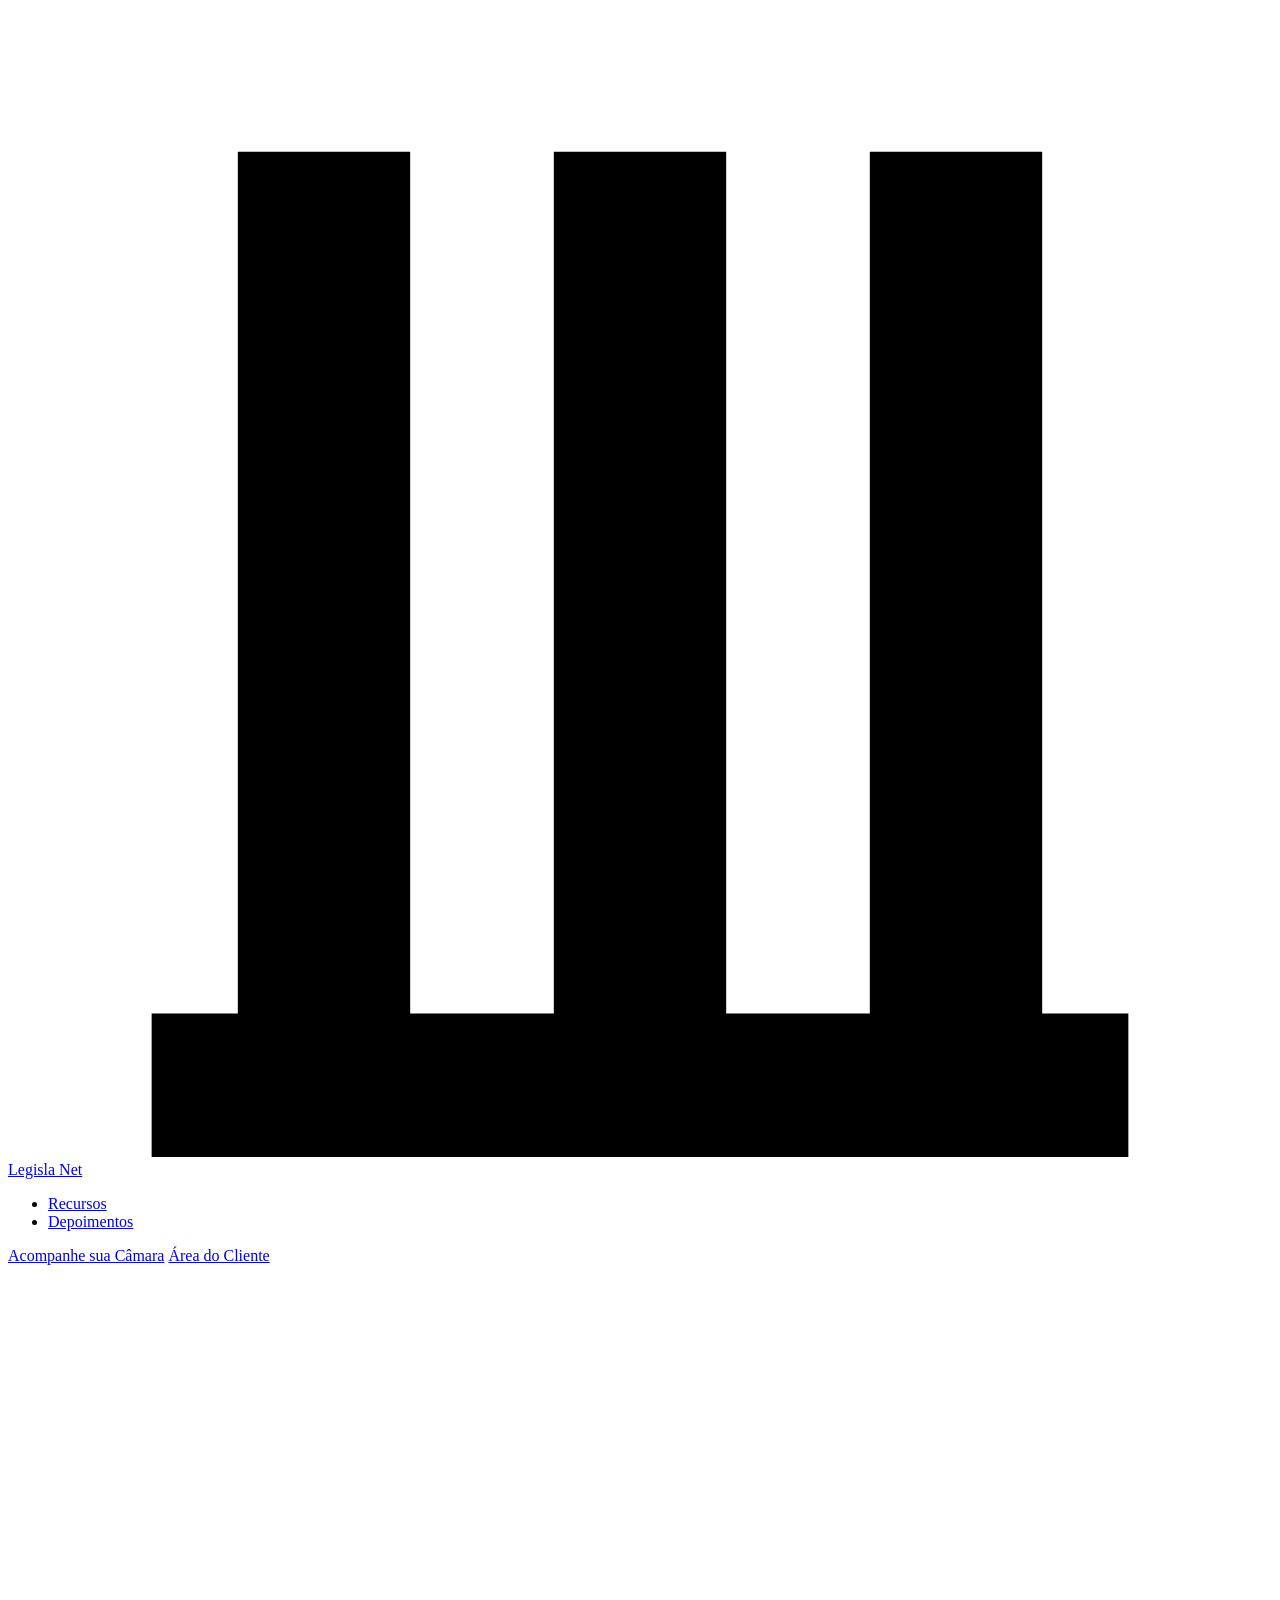
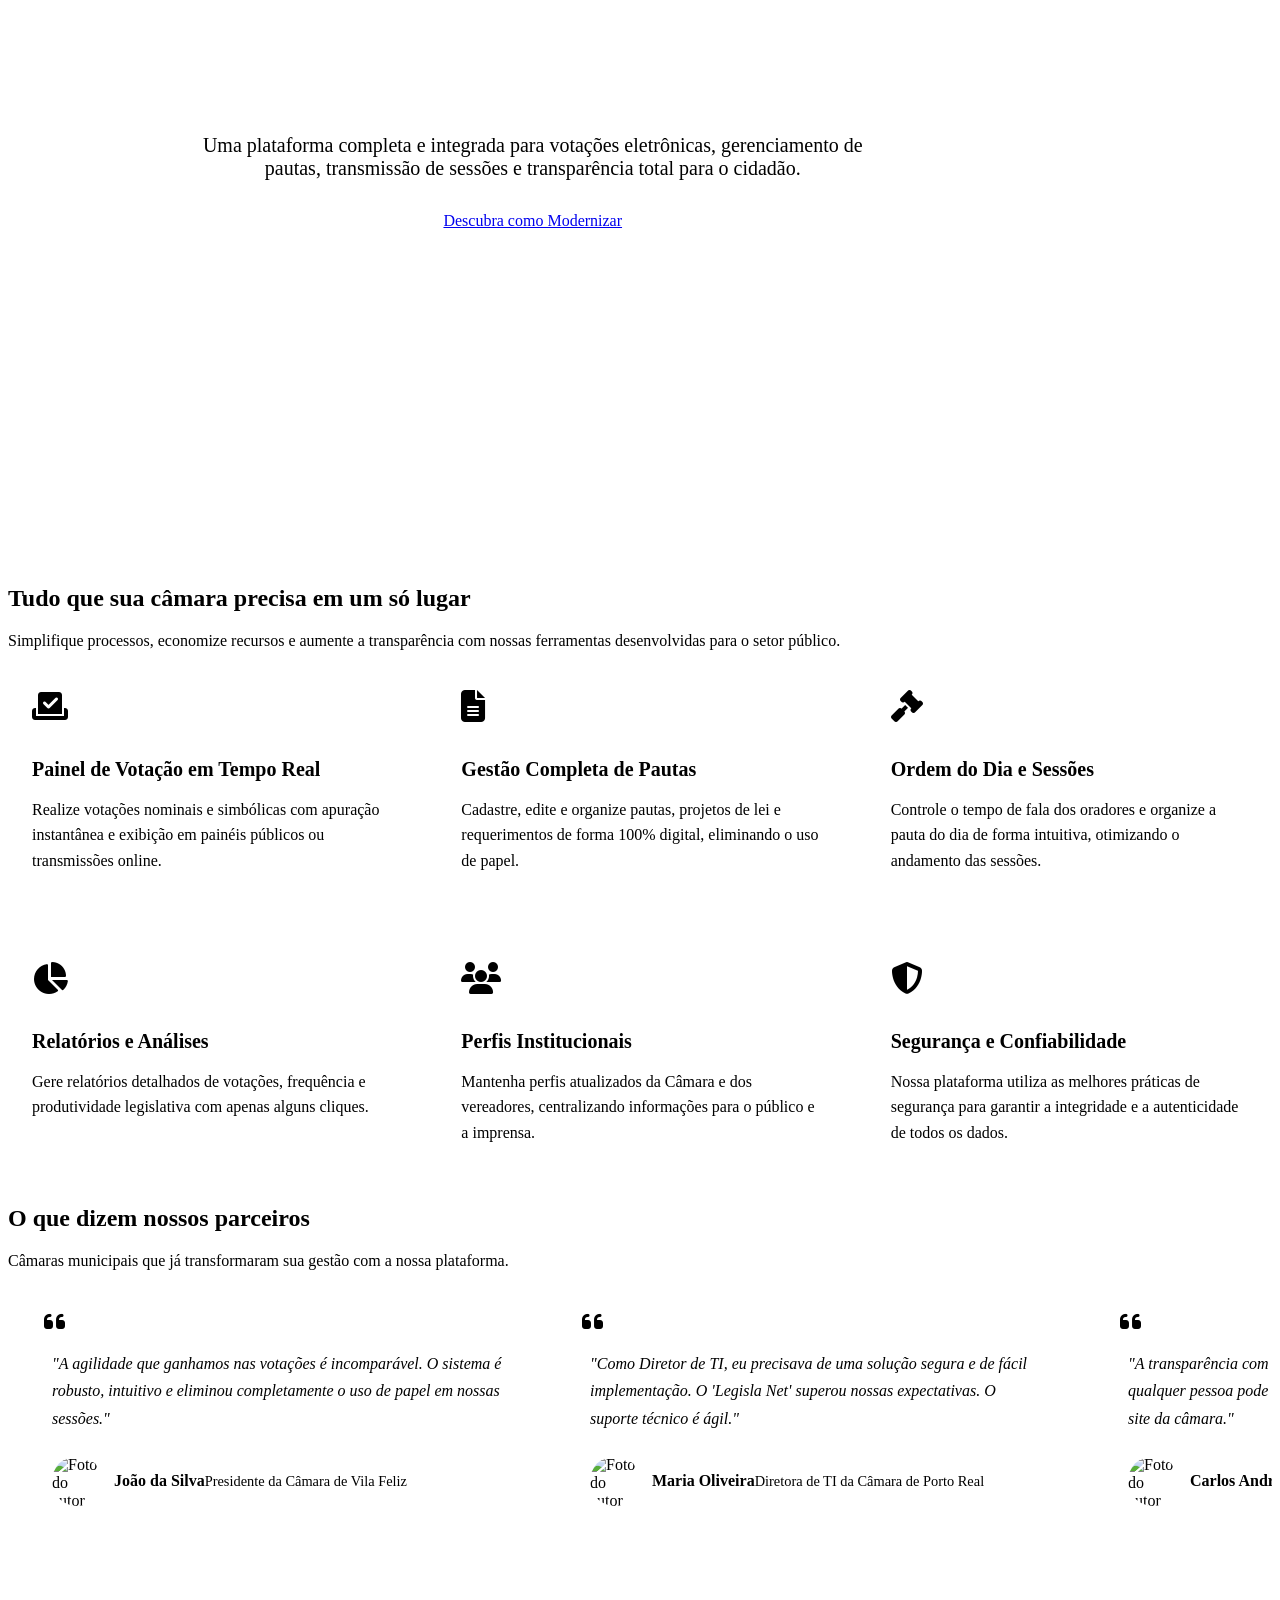
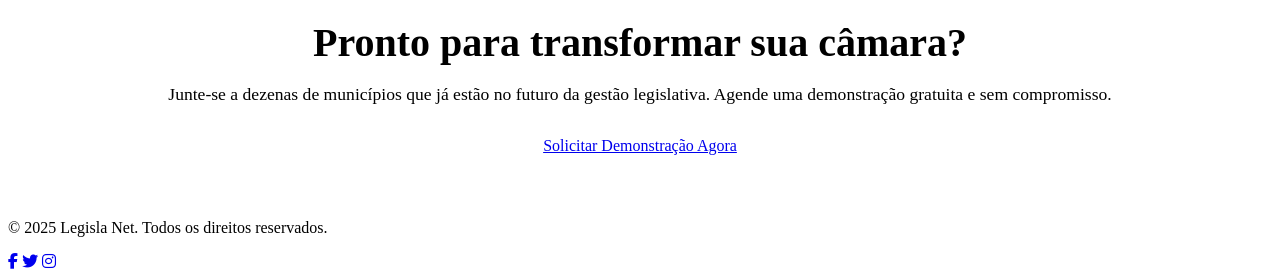
==== web/index.html @ 48cdcfe6 "add pasta web" ====
<!DOCTYPE html>
<html lang="pt-BR">
<head>
    <meta charset="UTF-8">
    <meta name="viewport" content="width=device-width, initial-scale=1.0">
    <title>Legisla Net - Modernize sua Gestão Legislativa</title>

    <link rel="icon" href="data:image/svg+xml,<svg xmlns=%22http://www.w3.org/2000/svg%22 viewBox=%220 0 100 100%22><text y=%22.9em%22 font-size=%2290%22>🏛️</text></svg>">
    
    <link rel="preconnect" href="https://fonts.googleapis.com">
    <link rel="preconnect" href="https://fonts.gstatic.com" crossorigin>
    <link href="https://fonts.googleapis.com/css2?family=Inter:wght@400;500;600;700;800&display=swap" rel="stylesheet">
    
    <link rel="stylesheet" href="/css/global.css">
    <link rel="stylesheet" href="/css/animations.css">
    <link rel="stylesheet" href="/css/portal.css">

    <link rel="stylesheet" href="https://cdnjs.cloudflare.com/ajax/libs/font-awesome/6.2.0/css/all.min.css">

    <style>    
        /* Estilos específicos da página */
        .hero {
            position: relative;
            height: 100vh;
            display: flex;
            align-items: center;
            text-align: center;
            overflow: hidden;
            /* A borda vermelha foi removida daqui ao ser modularizada */
        }
        .hero-content {
            position: relative;
            z-index: 1;
        }
        .hero h1 {
            font-size: 4rem;
            font-weight: 800;
            margin-bottom: 16px;
            background: linear-gradient(45deg, var(--accent-blue), var(--primary-text), var(--accent-orange));
            -webkit-background-clip: text;
            background-clip: text;
            -webkit-text-fill-color: transparent;
        }
        .hero p {
            font-size: 1.25rem;
            color: var(--secondary-text);
            max-width: 700px;
            margin: 0 auto 32px auto;
        }

        .features-grid { display: grid; grid-template-columns: repeat(3, 1fr); gap: 24px; }
        .feature-card { background-color: var(--background-light); padding: 24px; border-radius: 8px; border: 1px solid var(--border-color); transition: transform 0.2s, border-color 0.2s; }
        .feature-card:hover { transform: translateY(-5px); border-color: var(--accent-blue); }
        .feature-card i { font-size: 2rem; color: var(--accent-blue); margin-bottom: 16px; }
        .feature-card h3 { font-size: 1.25rem; margin-bottom: 8px; }
        .feature-card p { color: var(--secondary-text); line-height: 1.6; }
        
        #testimonials {
            background-color: var(--background-light);
        }
        .testimonial-carousel-wrapper {
            width: 100%;
            overflow: hidden;
        }
        .testimonial-carousel {
            display: flex;
            width: calc(200% + 48px);
            animation: scroll-testimonials 40s linear infinite;
        }
        .testimonial-card {
            background: linear-gradient(145deg, var(--background-light), #101624);
            padding: 32px;
            border-radius: 12px;
            border: 1px solid var(--border-color);
            position: relative;
            width: 100%;
            max-width: 450px;
            flex-shrink: 0;
            margin: 0 12px;
        }
        @keyframes scroll-testimonials {
            0% { transform: translateX(0); }
            100% { transform: translateX(calc(-100% - 24px)); }
        }
        .testimonial-card i.fa-quote-left {
            position: absolute;
            top: 24px;
            left: 24px;
            font-size: 1.5rem;
            color: var(--border-color);
        }
        .testimonial-text { 
            color: var(--secondary-text); 
            font-style: italic; 
            margin-bottom: 24px; 
            padding-top: 16px;
            line-height: 1.7;
        }
        .testimonial-author { display: flex; align-items: center; gap: 12px; }
        .testimonial-author img { width: 50px; height: 50px; border-radius: 50%; border: 2px solid var(--accent-blue); }
        .author-info .name { font-weight: 600; }
        .author-info .title { color: var(--accent-gold); font-size: 0.9rem; font-weight: 500; }

        #cta { text-align: center; }
        #cta .container { background-color: var(--background-light); padding: 48px; border-radius: 12px; border: 1px solid var(--border-color); }
        #cta h2 { font-size: 2.5rem; margin-bottom: 16px; }
        #cta p { font-size: 1.1rem; color: var(--secondary-text); margin-bottom: 32px; }
        
        @media (max-width: 768px) {
            .hero h1 { font-size: 2.5rem; }
            .features-grid { grid-template-columns: 1fr; }
            .testimonial-carousel { width: calc(400% + 96px); }
            .testimonial-card { width: calc(100% - 24px); }
            .nav-menu { display: none; }
        }
    </style>
</head>
<body>

    <nav class="navbar">
        <div class="container nav-container">
            <a href="/" class="nav-logo">
                <svg viewBox="0 0 44 40" xmlns="http://www.w3.org/2000/svg">
                    <defs>
                        <linearGradient id="logoGradient" x1="0%" y1="0%" x2="100%" y2="100%">
                            <stop offset="0%" stop-color="var(--accent-blue)" />
                            <stop offset="100%" stop-color="var(--accent-green)" />
                        </linearGradient>
                    </defs>
                    <path fill="url(#logoGradient)" d="M 8 5 V 35 H 14 V 5 Z M 19 5 V 35 H 25 V 5 Z M 30 5 V 35 H 36 V 5 Z M 5 35 H 39 V 40 H 5 Z" />
                </svg>
                <span>Legisla Net</span>
            </a>
            <div class="nav-menu-wrapper">
                <ul class="nav-menu">
                    <li><a href="#features">Recursos</a></li>
                    <li><a href="#testimonials">Depoimentos</a></li>
                </ul>
                <a href="/portal/portal_publico.html" class="btn btn-outline">Acompanhe sua Câmara</a>
                <a href="/app/login.html" class="btn btn-primary">Área do Cliente</a>
            </div>
        </div>
    </nav>

    <header class="hero hero-sequential">
        <div class="container hero-content">
            <h1 class="animate-on-load">A Câmara Municipal do Futuro, Hoje.</h1>
            <p class="animate-on-load">Uma plataforma completa e integrada para votações eletrônicas, gerenciamento de pautas, transmissão de sessões e transparência total para o cidadão.</p>
            <!-- CORREÇÃO: Aplicada a classe .btn-cta para a animação de pulso verde -->
            <a href="#" class="btn btn-secondary btn-cta animate-on-load">Descubra como Modernizar</a>
        </div>
    </header>

    <main>
        <section id="features" class="section">
            <div class="container">
                <div class="section-header fade-in-section">
                    <h2>Tudo que sua câmara precisa em um só lugar</h2>
                    <p>Simplifique processos, economize recursos e aumente a transparência com nossas ferramentas desenvolvidas para o setor público.</p>
                </div>
                <div class="features-grid">
                    <div class="feature-card fade-in-section"><i class="fa-solid fa-check-to-slot"></i><h3>Painel de Votação em Tempo Real</h3><p>Realize votações nominais e simbólicas com apuração instantânea e exibição em painéis públicos ou transmissões online.</p></div>
                    <div class="feature-card fade-in-section"><i class="fa-solid fa-file-alt"></i><h3>Gestão Completa de Pautas</h3><p>Cadastre, edite e organize pautas, projetos de lei e requerimentos de forma 100% digital, eliminando o uso de papel.</p></div>
                    <div class="feature-card fade-in-section"><i class="fa-solid fa-gavel"></i><h3>Ordem do Dia e Sessões</h3><p>Controle o tempo de fala dos oradores e organize a pauta do dia de forma intuitiva, otimizando o andamento das sessões.</p></div>
                    <div class="feature-card fade-in-section"><i class="fa-solid fa-chart-pie"></i><h3>Relatórios e Análises</h3><p>Gere relatórios detalhados de votações, frequência e produtividade legislativa com apenas alguns cliques.</p></div>
                    <div class="feature-card fade-in-section"><i class="fa-solid fa-users"></i><h3>Perfis Institucionais</h3><p>Mantenha perfis atualizados da Câmara e dos vereadores, centralizando informações para o público e a imprensa.</p></div>
                    <div class="feature-card fade-in-section"><i class="fa-solid fa-shield-halved"></i><h3>Segurança e Confiabilidade</h3><p>Nossa plataforma utiliza as melhores práticas de segurança para garantir a integridade e a autenticidade de todos os dados.</p></div>
                </div>
            </div>
        </section>

        <section id="testimonials" class="section">
            <div class="container">
                <div class="section-header fade-in-section">
                    <h2>O que dizem nossos parceiros</h2>
                    <p>Câmaras municipais que já transformaram sua gestão com a nossa plataforma.</p>
                </div>
            </div>
            <div class="testimonial-carousel-wrapper">
                <div class="testimonial-carousel">
                    <div class="testimonial-card"><i class="fa-solid fa-quote-left"></i><p class="testimonial-text">"A agilidade que ganhamos nas votações é incomparável. O sistema é robusto, intuitivo e eliminou completamente o uso de papel em nossas sessões."</p><div class="testimonial-author"><img src="https://i.pravatar.cc/150?u=presidente" alt="Foto do autor"><div class="author-info"><span class="name">João da Silva</span><span class="title">Presidente da Câmara de Vila Feliz</span></div></div></div>
                    <div class="testimonial-card"><i class="fa-solid fa-quote-left"></i><p class="testimonial-text">"Como Diretor de TI, eu precisava de uma solução segura e de fácil implementação. O 'Legisla Net' superou nossas expectativas. O suporte técnico é ágil."</p><div class="testimonial-author"><img src="https://i.pravatar.cc/150?u=diretor" alt="Foto do autor"><div class="author-info"><span class="name">Maria Oliveira</span><span class="title">Diretora de TI da Câmara de Porto Real</span></div></div></div>
                    <div class="testimonial-card"><i class="fa-solid fa-quote-left"></i><p class="testimonial-text">"A transparência com o cidadão aumentou exponencialmente. Hoje, qualquer pessoa pode acompanhar as votações em tempo real pelo site da câmara."</p><div class="testimonial-author"><img src="https://i.pravatar.cc/150?u=cidadao" alt="Foto do autor"><div class="author-info"><span class="name">Carlos Andrade</span><span class="title">Jornalista e Cidadão de Monte Belo</span></div></div></div>
                    <div class="testimonial-card"><i class="fa-solid fa-quote-left"></i><p class="testimonial-text">"A economia de recursos é notável. Reduzimos nossos custos com impressão em mais de 80% desde a implementação do sistema. É um investimento que se paga."</p><div class="testimonial-author"><img src="https://i.pravatar.cc/150?u=secretaria" alt="Foto do autor"><div class="author-info"><span class="name">Ana Costa</span><span class="title">Secretária Geral da Câmara de Rio Claro</span></div></div></div>
                    <div class="testimonial-card"><i class="fa-solid fa-quote-left"></i><p class="testimonial-text">"A agilidade que ganhamos nas votações é incomparável. O sistema é robusto, intuitivo e eliminou completamente o uso de papel em nossas sessões."</p><div class="testimonial-author"><img src="https://i.pravatar.cc/150?u=presidente" alt="Foto do autor"><div class="author-info"><span class="name">João da Silva</span><span class="title">Presidente da Câmara de Vila Feliz</span></div></div></div>
                    <div class="testimonial-card"><i class="fa-solid fa-quote-left"></i><p class="testimonial-text">"Como Diretor de TI, eu precisava de uma solução segura e de fácil implementação. O 'Legisla Net' superou nossas expectativas. O suporte técnico é ágil."</p><div class="testimonial-author"><img src="https://i.pravatar.cc/150?u=diretor" alt="Foto do autor"><div class="author-info"><span class="name">Maria Oliveira</span><span class="title">Diretora de TI da Câmara de Porto Real</span></div></div></div>
                    <div class="testimonial-card"><i class="fa-solid fa-quote-left"></i><p class="testimonial-text">"A transparência com o cidadão aumentou exponencialmente. Hoje, qualquer pessoa pode acompanhar as votações em tempo real pelo site da câmara."</p><div class="testimonial-author"><img src="https://i.pravatar.cc/150?u=cidadao" alt="Foto do autor"><div class="author-info"><span class="name">Carlos Andrade</span><span class="title">Jornalista e Cidadão de Monte Belo</span></div></div></div>
                    <div class="testimonial-card"><i class="fa-solid fa-quote-left"></i><p class="testimonial-text">"A economia de recursos é notável. Reduzimos nossos custos com impressão em mais de 80% desde a implementação do sistema. É um investimento que se paga."</p><div class="testimonial-author"><img src="https://i.pravatar.cc/150?u=secretaria" alt="Foto do autor"><div class="author-info"><span class="name">Ana Costa</span><span class="title">Secretária Geral da Câmara de Rio Claro</span></div></div></div>
                </div>
            </div>
        </section>

        <section id="cta" class="section">
            <div class="container fade-in-section">
                <h2>Pronto para transformar sua câmara?</h2>
                <p>Junte-se a dezenas de municípios que já estão no futuro da gestão legislativa. Agende uma demonstração gratuita e sem compromisso.</p>
                <a href="#" class="btn btn-secondary">Solicitar Demonstração Agora</a>
            </div>
        </section>
    </main>

    <footer class="footer">
        <div class="container footer-container">
            <p>&copy; 2025 Legisla Net. Todos os direitos reservados.</p>
            <div class="footer-social">
                <a href="#" title="Facebook"><i class="fab fa-facebook-f"></i></a>
                <a href="#" title="Twitter"><i class="fab fa-twitter"></i></a>
                <a href="#" title="Instagram"><i class="fab fa-instagram"></i></a>
            </div>
        </div>
    </footer>

    <script src="/js/global.js"></script>
    <script>
        document.addEventListener('DOMContentLoaded', () => {
            // Lógica de animação específica da página
            const heroElements = document.querySelectorAll('.animate-on-load');
            heroElements.forEach((el, index) => {
                setTimeout(() => {
                    el.classList.add('visible');
                }, (index + 1) * 200);
            });

            const observer = new IntersectionObserver((entries) => {
                entries.forEach(entry => {
                    if (entry.isIntersecting) {
                        entry.target.classList.add('visible');
                        observer.unobserve(entry.target);
                    }
                });
            }, {
                threshold: 0.1
            });

            const sections = document.querySelectorAll('.fade-in-section, .fade-in');
            sections.forEach(section => observer.observe(section));

            const navbar = document.querySelector('.navbar');
            if (navbar) {
                window.addEventListener('scroll', () => {
                    if (window.scrollY > 50) {
                        navbar.classList.add('scrolled');
                    } else {
                        navbar.classList.remove('scrolled');
                    }
                });
            }
        });
    </script>
</body>
</html>
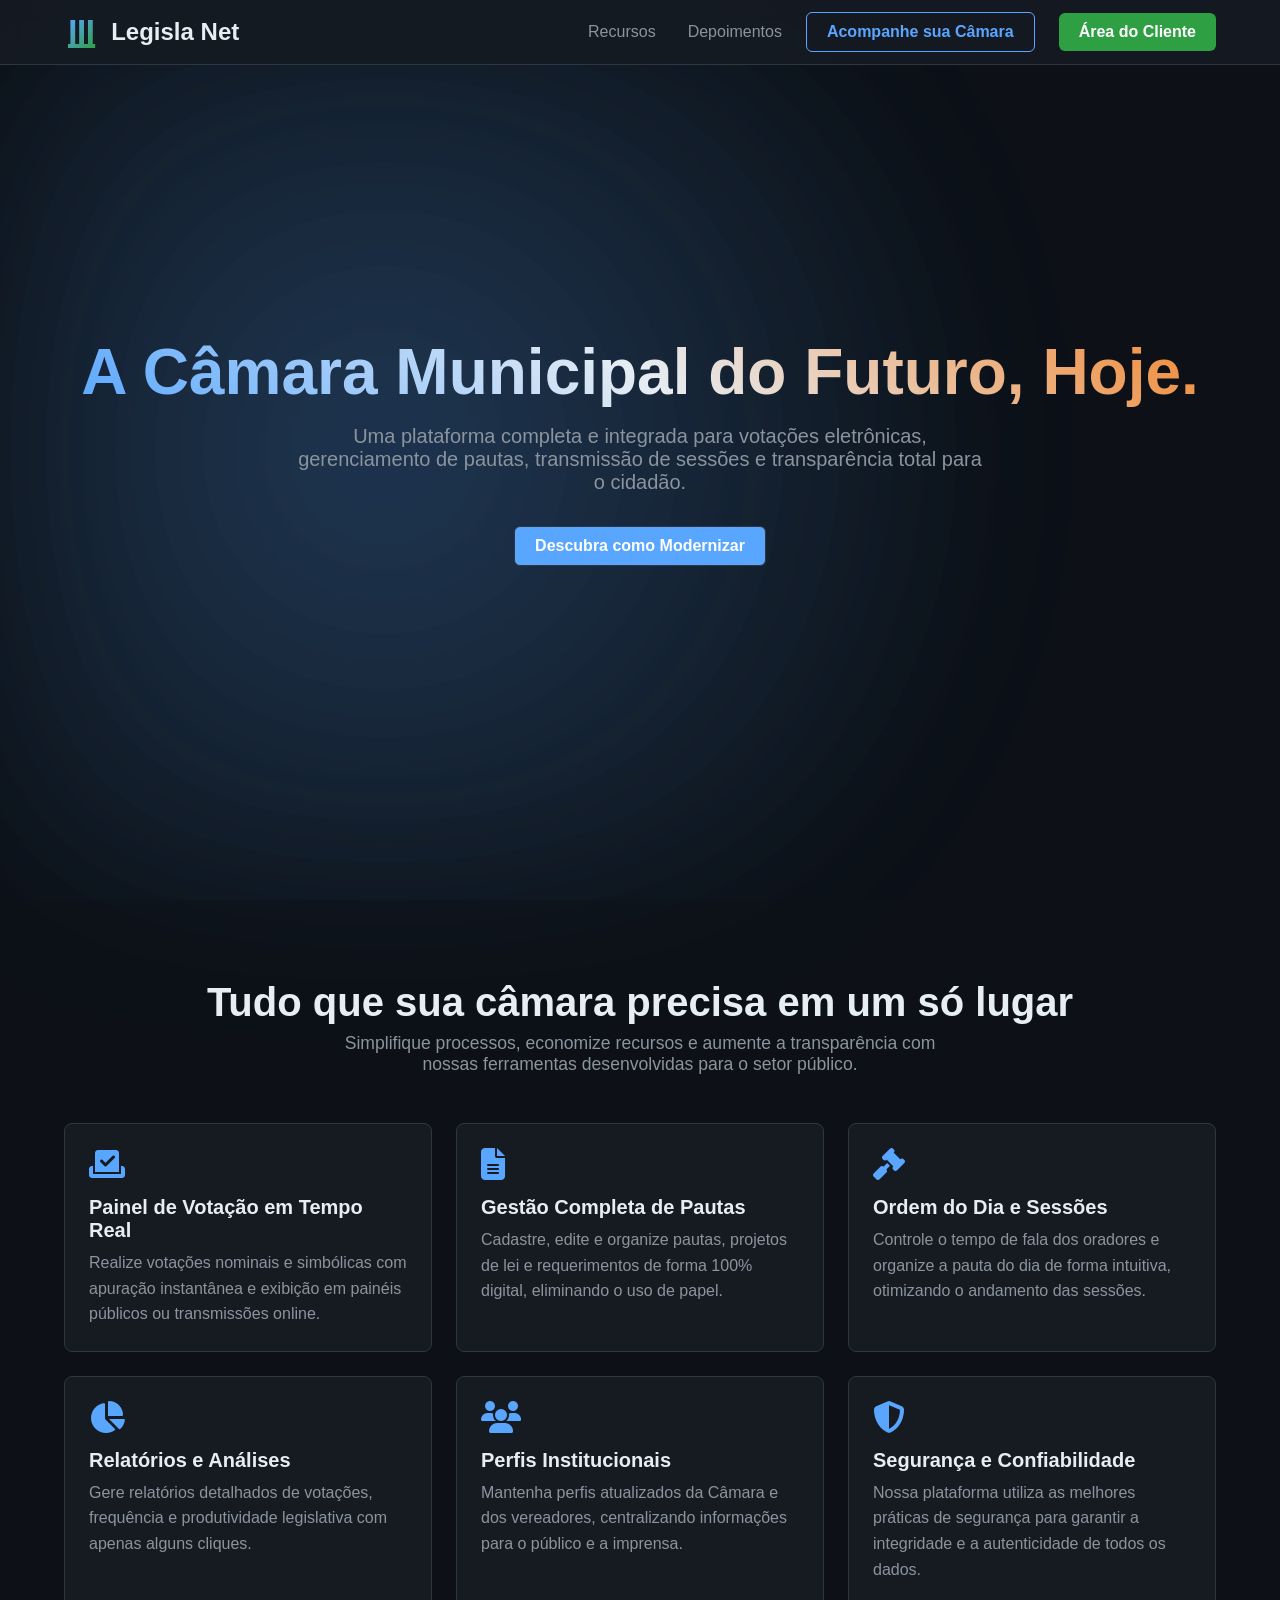
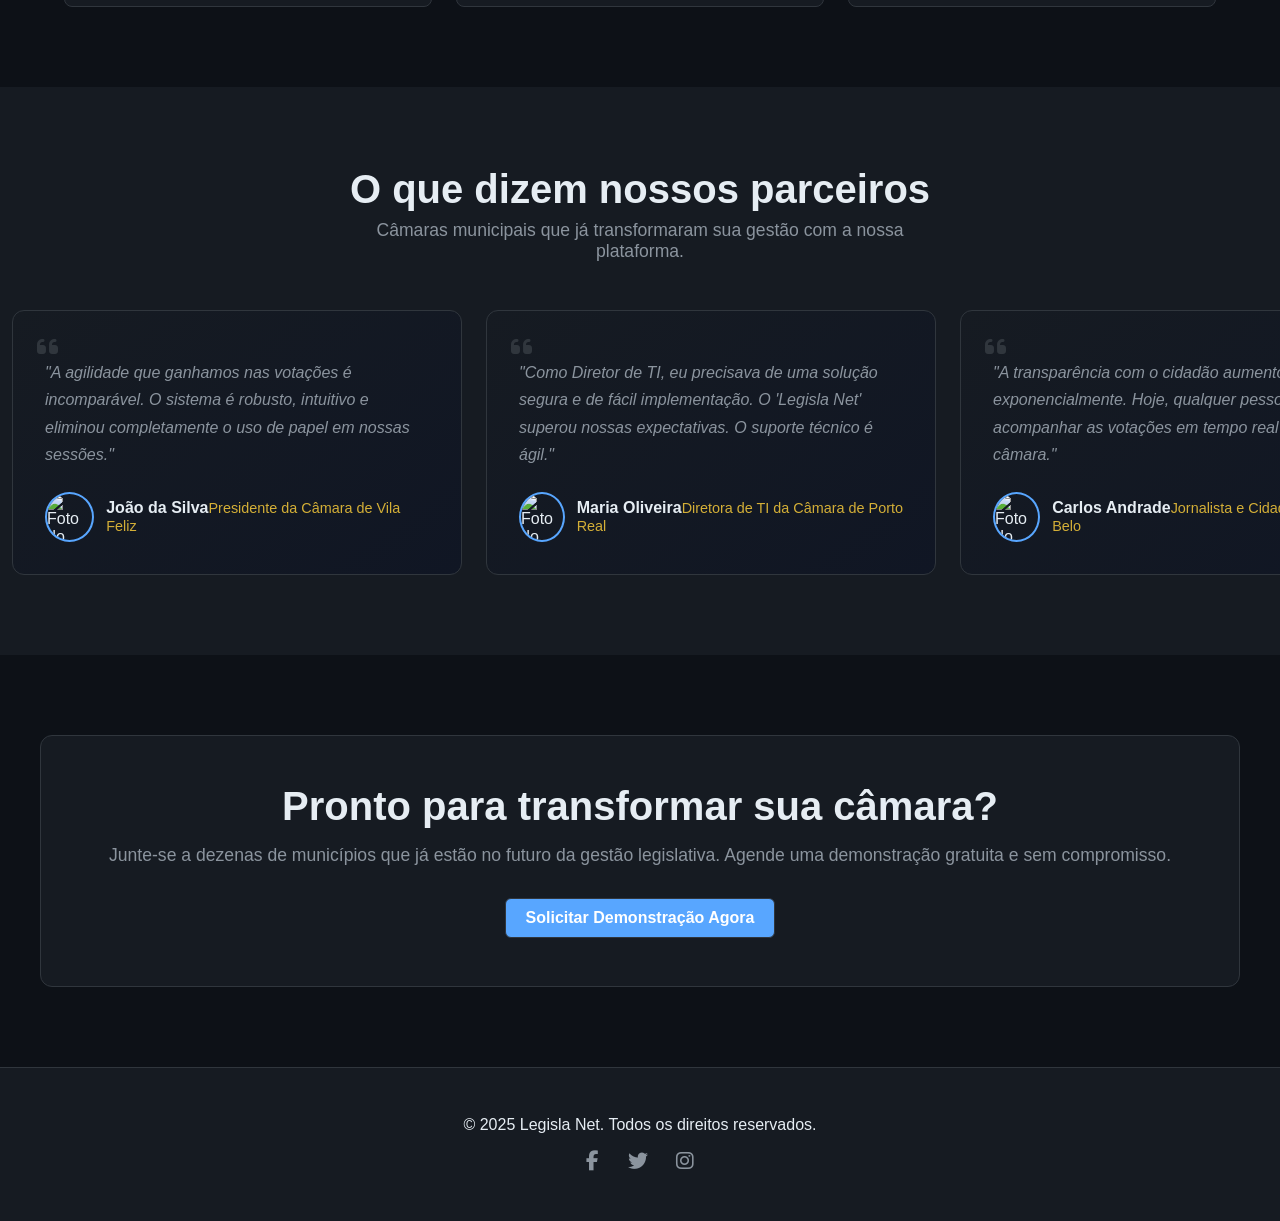
==== commit a2fe43ec: "altera caminho absoluto" ====
--- a/web/index.html
+++ b/web/index.html
@@ -11,9 +11,10 @@
     <link rel="preconnect" href="https://fonts.gstatic.com" crossorigin>
     <link href="https://fonts.googleapis.com/css2?family=Inter:wght@400;500;600;700;800&display=swap" rel="stylesheet">
     
-    <link rel="stylesheet" href="/css/global.css">
-    <link rel="stylesheet" href="/css/animations.css">
-    <link rel="stylesheet" href="/css/portal.css">
+    <link rel="stylesheet" href="css/global.css">
+    <link rel="stylesheet" href="css/animations.css">
+    <link rel="stylesheet" href="css/portal.css">
+ 
 
     <link rel="stylesheet" href="https://cdnjs.cloudflare.com/ajax/libs/font-awesome/6.2.0/css/all.min.css">
 
@@ -210,7 +211,7 @@
         </div>
     </footer>
 
-    <script src="/js/global.js"></script>
+    <script src="js/global.js"></script>
     <script>
         document.addEventListener('DOMContentLoaded', () => {
             // Lógica de animação específica da página
--- a/web/css/global.css
+++ b/web/css/global.css
@@ -0,0 +1,495 @@
+/* global.css */
+
+/* --- Variáveis de Cor e Reset Global --- */
+:root {
+  --background-dark: #0d1117;
+  --sidebar-bg: #161b22;
+  --card-bg: #161b22;
+  --border-color: #30363d;
+  --primary-text: #e6edf3;
+  --secondary-text: #8b949e;
+  --accent-blue: #58a6ff;
+  --accent-green: #2ea043;
+  --accent-red: #da3633;
+  --accent-orange: #f08833;
+  --hover-bg: #21262d;
+  --excel-green: #1d6f42;
+  --pdf-red: #b30b00;
+  --accent-purple: #8a3ab9;
+}
+
+* {
+  margin: 0;
+  padding: 0;
+  box-sizing: border-box;
+}
+
+body {
+  font-family: "Inter", sans-serif;
+  background-color: var(--background-dark);
+  color: var(--primary-text);
+  position: relative;
+}
+
+/* --- INÍCIO: BACKGROUND AURORA BOREAL ATUALIZADO --- */
+body::after {
+  content: "";
+  position: fixed;
+  top: 0;
+  left: 0;
+  width: 100%;
+  height: 100%;
+  z-index: -1;
+
+  /* MODIFICAÇÃO: Adicionada mais uma cor (laranja) para maior variação */
+  background: radial-gradient(
+      circle at 15% 25%,
+      var(--accent-blue),
+      transparent 25%
+    ),
+    radial-gradient(circle at 85% 35%, var(--accent-green), transparent 25%),
+    radial-gradient(circle at 75% 85%, var(--accent-orange), transparent 25%),
+    /* Nova cor */
+      radial-gradient(circle at 50% 75%, var(--accent-purple), transparent 25%);
+
+  background-size: 200% 200%;
+  opacity: 0.15;
+  filter: blur(100px);
+
+  /* MODIFICAÇÃO: Velocidade da animação aumentada (de 20s para 12s) */
+  animation: move-aurora 12s infinite alternate ease-in-out;
+}
+
+@keyframes move-aurora {
+  0% {
+    background-position: 0% 50%;
+  }
+  100% {
+    background-position: 100% 50%;
+  }
+}
+/* --- FIM: BACKGROUND AURORA BOREAL ATUALIZADO --- */
+
+/* --- Layout Principal da Aplicação --- */
+.app-layout {
+  display: flex;
+  min-height: 100vh;
+}
+
+/* --- Barra Lateral (Sidebar) --- */
+.sidebar {
+  width: 250px;
+  background-color: var(--sidebar-bg);
+  border-right: 1px solid var(--border-color);
+  padding: 24px;
+  display: flex;
+  flex-direction: column;
+  flex-shrink: 0;
+  position: fixed;
+  height: 100vh;
+  z-index: 100;
+}
+.sidebar-header {
+  display: flex;
+  align-items: center;
+  gap: 12px;
+  margin-bottom: 32px;
+}
+.sidebar-header .logo-icon {
+  font-size: 1.5rem;
+  color: var(--accent-blue);
+}
+.sidebar-header h1 {
+  font-size: 1.25rem;
+  font-weight: 600;
+}
+
+.sidebar-header .logo-svg {
+  height: 32px;
+  width: auto;
+  flex-shrink: 0;
+}
+.nav-menu {
+  list-style: none;
+  flex-grow: 1;
+}
+.nav-group-title {
+  font-size: 0.75rem;
+  font-weight: 600;
+  color: var(--secondary-text);
+  text-transform: uppercase;
+  margin-top: 24px;
+  margin-bottom: 8px;
+  padding: 0 12px;
+}
+.nav-item a {
+  display: flex;
+  align-items: center;
+  padding: 10px 12px;
+  border-radius: 6px;
+  text-decoration: none;
+  color: var(--secondary-text);
+  font-weight: 500;
+  transition: background-color 0.2s, color 0.2s;
+  cursor: pointer;
+}
+.nav-item a:hover {
+  background-color: var(--hover-bg);
+  color: var(--primary-text);
+}
+.nav-item.active a {
+  background-color: var(--accent-blue);
+  color: #ffffff;
+}
+
+/* --- Conteúdo Principal e Transições --- */
+/* === MAIN CONTENT REESTRUTURADO === */
+.main-content {
+  margin-left: 250px; /* Espaço para sidebar fixa */
+  width: calc(100% - 250px); /* Largura restante */
+  min-height: 100vh; /* Altura mínima da viewport */
+  display: flex;
+  flex-direction: column; /* CRUCIAL: Layout em coluna */
+  opacity: 1;
+  transform: translateX(0);
+  transition: opacity 0.4s cubic-bezier(0.4, 0, 0.2, 1),
+    transform 0.4s cubic-bezier(0.4, 0, 0.2, 1);
+}
+.main-content.transitioning {
+  opacity: 0;
+  transform: translateX(20px);
+}
+/* === HEADER === */
+.content-header {
+  display: flex;
+  justify-content: space-between;
+  align-items: center;
+  padding: 24px 32px 0;
+  flex-shrink: 0; /* Não encolhe */
+  flex-wrap: wrap;
+  gap: 16px;
+}
+
+/* === CONTENT WRAPPER - A MÁGICA ACONTECE AQUI === */
+.page-content-wrapper {
+  flex: 1; /* OCUPA TODO O ESPAÇO DISPONÍVEL */
+  display: flex;
+  flex-direction: column;
+  padding: 24px 32px 32px;
+  overflow-y: auto; /* Permite scroll se necessário */
+}
+
+/* === CONTENT AREA === */
+.content-area {
+  flex: 1; /* OCUPA O ESPAÇO DISPONÍVEL */
+  display: flex;
+  flex-direction: column;
+  gap: 24px;
+  min-height: 0; /* Permite que o flex funcione corretamente */
+}
+.header-title {
+  display: flex;
+  align-items: center;
+  gap: 12px;
+}
+.header-title i {
+  font-size: 1.25rem;
+}
+.header-title h2 {
+  font-size: 1.5rem;
+  font-weight: 600;
+}
+
+/* --- Perfil do Usuário (Dropdown) --- */
+.user-profile {
+  position: relative;
+}
+.profile-button {
+  display: flex;
+  align-items: center;
+  gap: 12px;
+  background-color: var(--hover-bg);
+  border: 1px solid var(--border-color);
+  padding: 6px 12px;
+  border-radius: 6px;
+  cursor: pointer;
+  transition: background-color 0.2s;
+}
+.profile-button:hover {
+  background-color: #2e343b;
+}
+.profile-avatar {
+  width: 32px;
+  height: 32px;
+  border-radius: 50%;
+  background-color: var(--accent-blue);
+  display: flex;
+  align-items: center;
+  justify-content: center;
+  font-weight: 600;
+  flex-shrink: 0;
+}
+.profile-info {
+  display: flex;
+  flex-direction: column;
+  align-items: flex-start;
+}
+.profile-info .name {
+  font-weight: 600;
+  font-size: 0.875rem;
+  color: var(--primary-text);
+}
+.profile-info .email {
+  font-size: 0.75rem;
+  color: var(--primary-text);
+  opacity: 0.7;
+}
+.profile-button .fa-chevron-down {
+  transition: transform 0.2s;
+  color: var(--secondary-text);
+}
+.profile-button.active .fa-chevron-down {
+  transform: rotate(180deg);
+}
+.profile-dropdown {
+  display: none;
+  position: absolute;
+  top: 110%;
+  right: 0;
+  width: 200px;
+  background-color: var(--card-bg);
+  border: 1px solid var(--border-color);
+  border-radius: 8px;
+  box-shadow: 0 8px 24px rgba(0, 0, 0, 0.4);
+  z-index: 10;
+  overflow: hidden;
+}
+.profile-dropdown.active {
+  display: block;
+}
+.dropdown-item {
+  display: flex;
+  align-items: center;
+  gap: 10px;
+  padding: 10px 15px;
+  color: var(--secondary-text);
+  text-decoration: none;
+  font-size: 0.875rem;
+}
+.dropdown-item:hover {
+  background-color: var(--hover-bg);
+  color: var(--primary-text);
+}
+.dropdown-item i {
+  width: 16px;
+}
+.dropdown-divider {
+  height: 1px;
+  background-color: var(--border-color);
+  margin: 4px 0;
+}
+
+/* --- Componentes Comuns: Botões, Badges, Paginação --- */
+.btn {
+  border: none;
+  padding: 8px 16px;
+  border-radius: 6px;
+  font-weight: 600;
+  cursor: pointer;
+  transition: transform 0.1s ease, filter 0.2s ease;
+}
+.btn:hover {
+  transform: translateY(-2px);
+  filter: brightness(1.1);
+}
+.btn:active {
+  transform: scale(0.98);
+  filter: brightness(0.95);
+}
+.btn-primary {
+  background-color: var(--accent-green);
+  color: white;
+}
+.btn-secondary {
+  background-color: var(--hover-bg);
+  color: var(--primary-text);
+  border: 1px solid var(--border-color);
+}
+
+.actions-cell {
+  text-align: right;
+}
+.actions-cell .btn-action {
+  color: white;
+  padding: 6px 14px;
+  margin-left: 8px;
+  text-decoration: none;
+}
+.btn-edit {
+  background-color: var(--accent-orange);
+}
+.btn-remove {
+  background-color: var(--accent-red);
+}
+
+.status-badge {
+  display: inline-block;
+  padding: 2px 10px;
+  border-radius: 99px;
+  font-size: 0.75rem;
+  font-weight: 600;
+  /* Cores padrão removidas - devem ser definidas por classes específicas */
+}
+
+.badge-aprovado {
+  display: inline-block;
+  padding: 2px 10px;
+  border-radius: 99px;
+  font-size: 0.75rem;
+  font-weight: 600;
+  background-color: rgba(46, 160, 67, 0.2);
+  color: #71e67f;
+  border: 1px solid rgba(46, 160, 67, 0.4);
+}
+.badge-reprovado {
+  display: inline-block;
+  padding: 2px 10px;
+  border-radius: 99px;
+  font-size: 0.75rem;
+  font-weight: 600;
+  background-color: rgba(218, 54, 51, 0.2);
+  color: #fa918c;
+  border: 1px solid rgba(218, 54, 51, 0.4);
+}
+/* --- Responsividade Global --- */
+/* ALTERAR a seção de responsividade existente */
+@media (max-width: 768px) {
+  .app-layout {
+    flex-direction: column;
+  }
+  .sidebar {
+    width: 100%;
+    height: auto;
+    position: static;
+    border-right: none;
+    border-bottom: 1px solid var(--border-color);
+  }
+  .main-content {
+    margin-left: 0;
+    width: 100%; /* ADICIONAR esta linha */
+  }
+}
+
+/* --- ESTILOS PARA ANIMAÇÃO DE FADE --- */
+.fade-in {
+  opacity: 0;
+  transform: translateY(15px);
+  transition: opacity 0.5s ease-out, transform 0.5s ease-out;
+}
+.fade-in.visible {
+  opacity: 1;
+  transform: translateY(0);
+}
+
+/* ================================== */
+/* SISTEMA DE TOAST           */
+/* ================================== */
+#toast-container {
+  position: fixed;
+  top: 20px;
+  right: 20px;
+  z-index: 9999;
+  display: flex;
+  flex-direction: column;
+  gap: 10px;
+}
+
+.toast {
+  display: flex;
+  align-items: center;
+  padding: 15px 20px;
+  border-radius: 8px;
+  min-width: 300px;
+  max-width: 400px;
+  color: #fff;
+  font-size: 0.9rem;
+  box-shadow: 0 4px 12px rgba(0, 0, 0, 0.15);
+  transform: translateX(120%);
+  transition: transform 0.5s cubic-bezier(0.215, 0.61, 0.355, 1);
+}
+
+.toast.show {
+  transform: translateX(0);
+}
+
+.toast-icon {
+  font-size: 1.2rem;
+  margin-right: 15px;
+}
+
+.toast.success {
+  background-color: var(--accent-green, #28a745);
+}
+.toast.error {
+  background-color: var(--accent-red, #dc3545);
+}
+.toast.info {
+  background-color: var(--accent-blue, #17a2b8);
+}
+
+/* ================================== */
+/* OVERLAY DE CARREGAMENTO        */
+/* ================================== */
+.form-loading-overlay {
+  position: absolute;
+  top: 0;
+  left: 0;
+  right: 0;
+  bottom: 0;
+  background-color: rgba(13, 17, 23, 0.7); /* Cor de fundo com transparência */
+  z-index: 1000;
+  display: flex;
+  justify-content: center;
+  align-items: center;
+  flex-direction: column;
+  gap: 1rem;
+  border-radius: 8px;
+  opacity: 0;
+  visibility: hidden;
+  transition: opacity 0.3s, visibility 0.3s;
+}
+
+.form-loading-overlay.visible {
+  opacity: 1;
+  visibility: visible;
+}
+
+.form-loading-overlay .spinner {
+  width: 40px;
+  height: 40px;
+  border: 4px solid var(--border-color, #444);
+  border-top-color: var(--accent-blue, #3498db);
+  border-radius: 50%;
+  animation: spin 1s linear infinite;
+}
+
+.form-loading-overlay .loading-text {
+  color: var(--primary-text, #fff);
+  font-weight: 500;
+}
+
+@keyframes spin {
+  to {
+    transform: rotate(360deg);
+  }
+}
+
+/* ================================================= */
+/* ESTRUTURA DE LAYOUT FLEX PARA RODAPÉ FIXO (STICKY FOOTER) */
+/* ================================================= */
+
+/* Adicione esta nova regra no final do global.css */
+.content-section,
+.page-content-wrapper {
+  flex-grow: 1;
+}
--- a/web/css/animations.css
+++ b/web/css/animations.css
@@ -0,0 +1,32 @@
+/* =============================================================== */
+/* --- SISTEMA UNIFICADO DE ANIMAÇÕES FADE-IN --- */
+/* =============================================================== */
+
+/* Base para todas as animações */
+.fade-in,
+.animate-on-load,
+.fade-in-section {
+    opacity: 0;
+    transform: translateY(20px);
+    transition: opacity 0.6s ease-out, transform 0.6s ease-out;
+}
+
+/* Estado visível */
+.fade-in.visible,
+.animate-on-load.visible,
+.fade-in-section.visible {
+    opacity: 1;
+    transform: translateY(0);
+}
+
+/* Delays para animação sequencial */
+.fade-in:nth-child(1), .animate-on-load:nth-child(1) { transition-delay: 0.1s; }
+.fade-in:nth-child(2), .animate-on-load:nth-child(2) { transition-delay: 0.2s; }
+.fade-in:nth-child(3), .animate-on-load:nth-child(3) { transition-delay: 0.3s; }
+.fade-in:nth-child(4), .animate-on-load:nth-child(4) { transition-delay: 0.4s; }
+.fade-in:nth-child(5), .animate-on-load:nth-child(5) { transition-delay: 0.5s; }
+
+/* Animações especiais para hero */
+.hero-sequential .animate-on-load:nth-child(1) { transition-delay: 0.2s; }
+.hero-sequential .animate-on-load:nth-child(2) { transition-delay: 0.4s; }
+.hero-sequential .animate-on-load:nth-child(3) { transition-delay: 0.6s; }
--- a/web/css/portal.css
+++ b/web/css/portal.css
@@ -0,0 +1,190 @@
+/* Estilos Globais do Portal Público */
+:root {
+    --background-dark: #0d1117;
+    --background-light: #161b22;
+    --border-color: #30363d;
+    --primary-text: #e6edf3;
+    --secondary-text: #8b949e;
+    --accent-blue: #58a6ff;
+    --accent-green: #2ea043;
+    --accent-purple: #8a3ab9;
+    --accent-orange: #f08833;
+    --accent-gold: #D4AF37;
+    --accent-red: #f85149;
+    --pulse-color-green: rgba(46, 160, 67, 0.7);
+    --pulse-color-blue: rgba(88, 166, 255, 0.7);
+    --pulse-color-green-rgb: 46, 160, 67;
+    --pulse-color-blue-rgb: 88, 166, 255;
+}
+
+* { margin: 0; padding: 0; box-sizing: border-box; }
+html { scroll-behavior: smooth; }
+
+body {
+    font-family: 'Inter', sans-serif;
+    background-color: var(--background-dark);
+    color: var(--primary-text);
+    overflow-x: hidden;
+    position: relative;
+}
+
+body::after {
+    content: '';
+    position: fixed;
+    top: 0; left: 0; width: 100%; height: 100%;
+    z-index: -1;
+    background: 
+        radial-gradient(circle at 15% 25%, var(--accent-blue), transparent 25%),
+        radial-gradient(circle at 85% 35%, var(--accent-green), transparent 25%),
+        radial-gradient(circle at 75% 85%, var(--accent-orange), transparent 20%),
+        radial-gradient(circle at 50% 75%, var(--accent-purple), transparent 25%);
+    background-size: 200% 200%;
+    opacity: 0.15;
+    filter: blur(100px);
+    animation: move-aurora 12s infinite alternate ease-in-out;
+}
+
+@keyframes move-aurora {
+    0% { background-position: 0% 50%; }
+    100% { background-position: 100% 50%; }
+}
+
+.container {
+    width: 100%;
+    max-width: 1200px;
+    margin: 0 auto;
+    padding: 0 24px;
+}
+
+/* --- Componentes Comuns: Botões, Navbar, Footer --- */
+.btn {
+    padding: 10px 20px;
+    border-radius: 6px;
+    text-decoration: none;
+    font-weight: 600;
+    transition: transform 0.2s, filter 0.2s, background-color 0.2s, color 0.2s;
+    display: inline-block;
+}
+.btn:hover { transform: translateY(-2px); }
+.btn-primary { background-color: var(--accent-green); color: white; }
+.btn-secondary { background-color: var(--accent-blue); color: white; }
+.btn-outline {
+    background-color: transparent;
+    color: var(--accent-blue);
+    border: 1px solid var(--accent-blue);
+}
+.btn-outline:hover {
+    background-color: var(--accent-blue);
+    color: white;
+    filter: brightness(1.1);
+}
+
+/* --- Animação do botão CTA --- */
+.btn-cta {
+    box-shadow: 0 0 0 0 rgba(46, 160, 67, 1);
+    animation: pulse-green 2s infinite;
+}
+@keyframes pulse-green {
+    0% {
+        transform: scale(0.98);
+        box-shadow: 0 0 0 0 rgba(46, 160, 67, 0.7);
+    }
+    70% {
+        transform: scale(1);
+        box-shadow: 0 0 0 10px rgba(46, 160, 67, 0);
+    }
+    100% {
+        transform: scale(0.98);
+        box-shadow: 0 0 0 0 rgba(46, 160, 67, 0);
+    }
+}
+
+/* --- Navbar --- */
+.navbar {
+    position: fixed;
+    top: 0; left: 0; width: 100%;
+    padding: 12px 0;
+    z-index: 1000;
+    background-color: rgba(22, 27, 34, 0.95);
+    backdrop-filter: blur(10px);
+    -webkit-backdrop-filter: blur(10px);
+    border-bottom: 1px solid var(--border-color);
+    transition: background-color 0.3s, padding 0.3s;
+}
+.navbar.scrolled {
+    background-color: rgba(22, 27, 34, 0.85);
+    padding: 12px 0;
+}
+.nav-container { display: flex; justify-content: space-between; align-items: center; }
+.nav-logo { display: flex; align-items: center; gap: 12px; font-size: 1.5rem; font-weight: 700; color: var(--primary-text); text-decoration: none; }
+.nav-logo svg { height: 32px; width: auto; }
+.nav-menu-wrapper { display: flex; align-items: center; gap: 24px; }
+.nav-menu { display: flex; gap: 32px; list-style: none; align-items: center; }
+.nav-menu a { color: var(--secondary-text); text-decoration: none; font-weight: 500; position: relative; transition: color 0.3s ease; padding-bottom: 8px; }
+.nav-menu a::after { content: ''; position: absolute; width: 0; height: 2px; bottom: 0; left: 50%; transform: translateX(-50%); background-color: var(--accent-blue); transition: width 0.3s ease; }
+.nav-menu a:hover { color: var(--primary-text); }
+.nav-menu a:hover::after { width: 100%; }
+
+/* --- Hero Section --- */
+.hero {
+    position: relative;
+    height: 75vh;
+    display: flex;
+    align-items: center;
+    text-align: center;
+    overflow: hidden;
+    
+}
+/* Classe específica para a borda vermelha do Hero "Ao Vivo" */
+.hero-live-border {
+    border-bottom: 3px solid var(--accent-red);
+}
+.hero::after {
+    content: '';
+    position: absolute;
+    top: 0; left: 0; width: 100%; height: 100%;
+    background: 
+        radial-gradient(circle at 15% 25%, var(--accent-blue), transparent 25%),
+        radial-gradient(circle at 85% 35%, var(--accent-green), transparent 25%),
+        radial-gradient(circle at 75% 85%, var(--accent-orange), transparent 20%),
+        radial-gradient(circle at 50% 75%, var(--accent-purple), transparent 25%);
+    background-size: 200% 200%;
+    opacity: 0.15;
+    filter: blur(100px);
+    animation: move-aurora 12s infinite alternate ease-in-out;
+}
+.hero-content { position: relative; z-index: 1; }
+.hero h1 {
+    font-size: 4rem; 
+    font-weight: 800;
+    margin-bottom: 16px;
+    background: linear-gradient(45deg, var(--accent-blue), var(--primary-text), var(--accent-orange));
+    -webkit-background-clip: text;
+    background-clip: text;
+    -webkit-text-fill-color: transparent;
+}
+.hero p {
+    font-size: 1.25rem; 
+    color: var(--secondary-text);
+    max-width: 700px;
+    margin: 0 auto;
+}
+
+/* --- Seções Gerais --- */
+.section { padding: 80px 0; }
+.section-header { text-align: center; margin-bottom: 48px; }
+.section-header h2 { font-size: 2.5rem; font-weight: 700; margin-bottom: 8px; }
+.section-header p { font-size: 1.1rem; color: var(--secondary-text); max-width: 600px; margin: 0 auto; }
+
+/* --- Status Live --- */
+.status-live { color: var(--accent-red); animation: pulse 2s infinite; }
+@keyframes pulse {
+    0%, 100% { opacity: 1; }
+    50% { opacity: 0.6; }
+}
+
+/* --- Footer --- */
+.footer { background-color: var(--background-light); padding: 48px 0; border-top: 1px solid var(--border-color); }
+.footer-container { display: flex; flex-direction: column; align-items: center; gap: 16px; }
+.footer-social a { color: var(--secondary-text); margin: 0 12px; font-size: 1.25rem; transition: color 0.2s; }
+.footer-social a:hover { color: var(--primary-text); }
